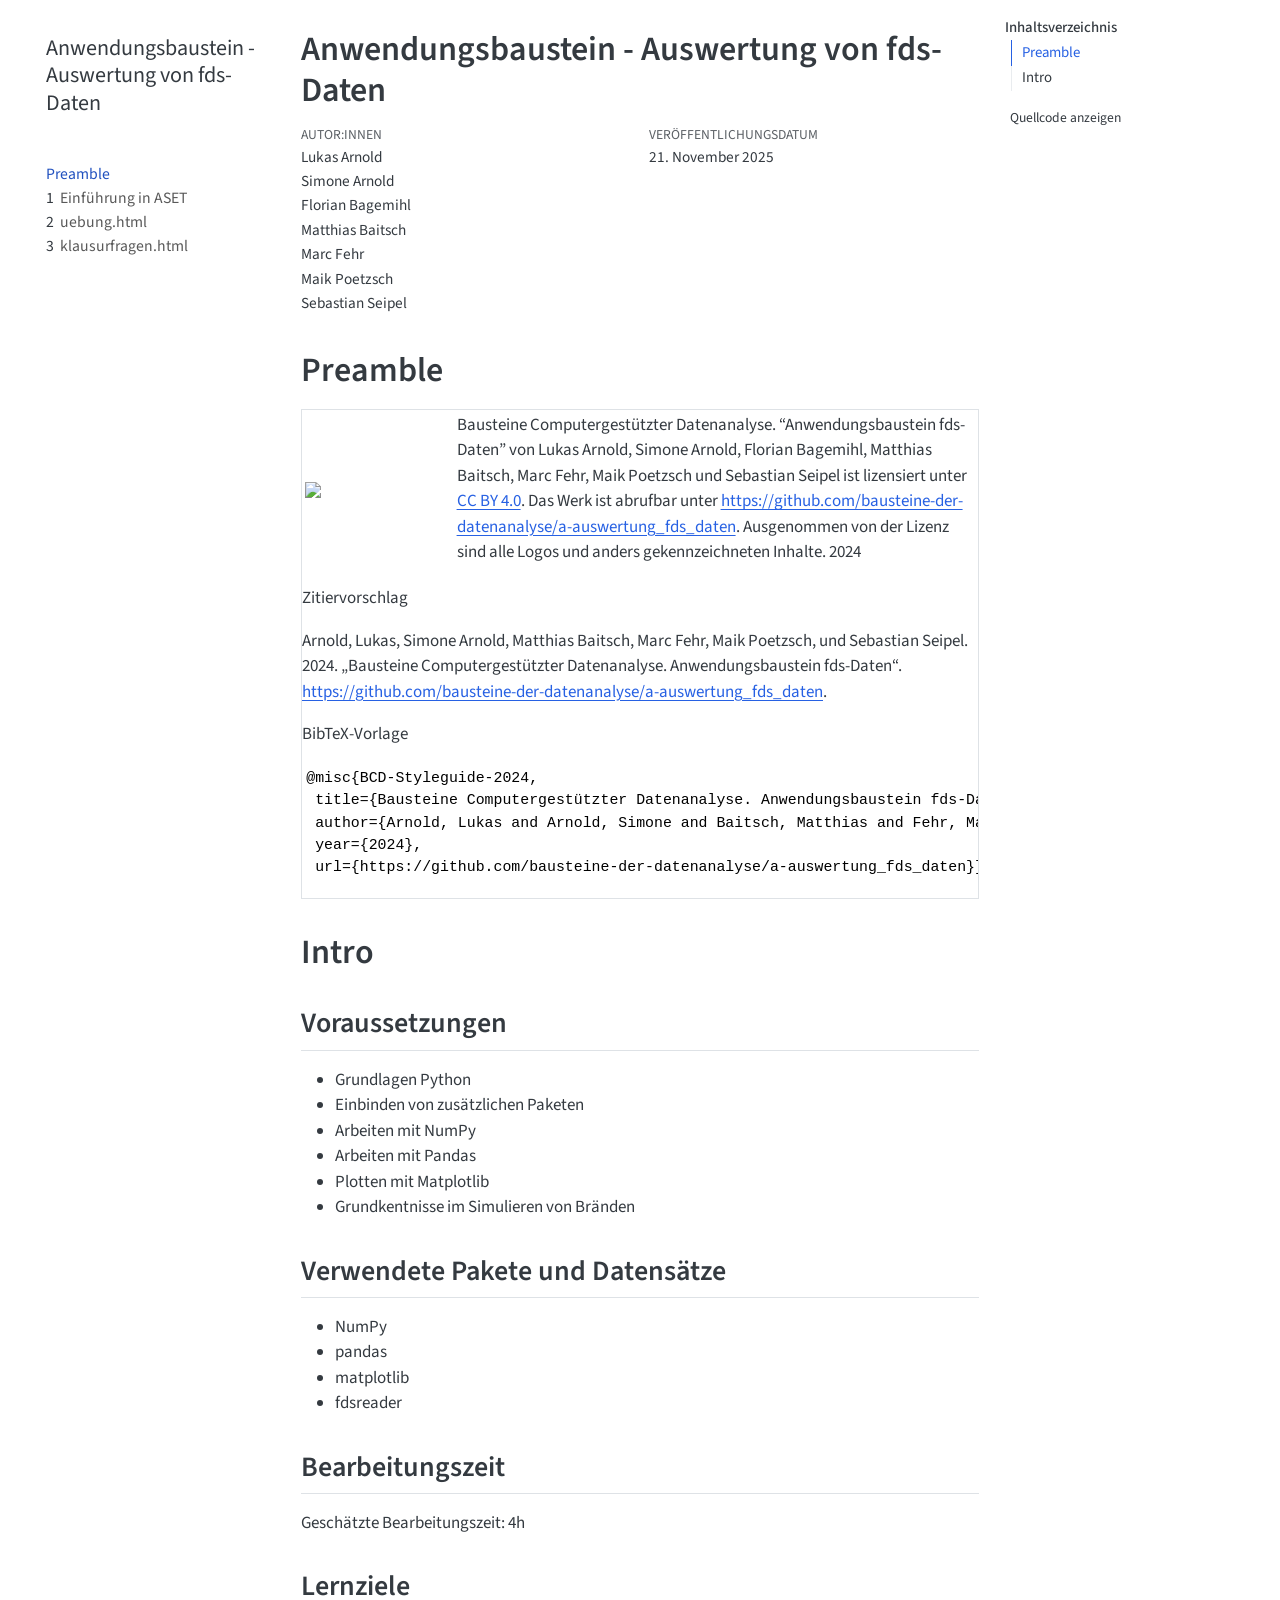
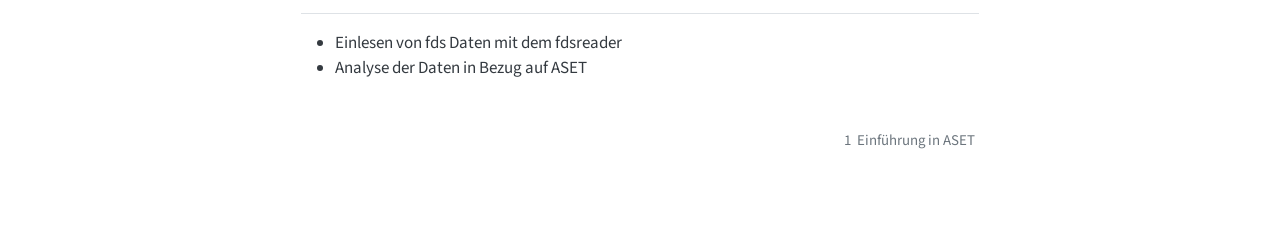
==== output/book/index.html @ cea71542 "CI added changes 2025-11-21 12:44:24" ====
<!DOCTYPE html>
<html xmlns="http://www.w3.org/1999/xhtml" lang="de" xml:lang="de"><head>

<meta charset="utf-8">
<meta name="generator" content="quarto-1.4.556">

<meta name="viewport" content="width=device-width, initial-scale=1.0, user-scalable=yes">

<meta name="author" content="Lukas Arnold">
<meta name="author" content="Simone Arnold">
<meta name="author" content="Florian Bagemihl">
<meta name="author" content="Matthias Baitsch">
<meta name="author" content="Marc Fehr">
<meta name="author" content="Maik Poetzsch">
<meta name="author" content="Sebastian Seipel">

<title>Anwendungsbaustein - Auswertung von fds-Daten</title>
<style>
code{white-space: pre-wrap;}
span.smallcaps{font-variant: small-caps;}
div.columns{display: flex; gap: min(4vw, 1.5em);}
div.column{flex: auto; overflow-x: auto;}
div.hanging-indent{margin-left: 1.5em; text-indent: -1.5em;}
ul.task-list{list-style: none;}
ul.task-list li input[type="checkbox"] {
  width: 0.8em;
  margin: 0 0.8em 0.2em -1em; /* quarto-specific, see https://github.com/quarto-dev/quarto-cli/issues/4556 */ 
  vertical-align: middle;
}
</style>


<script src="site_libs/quarto-nav/quarto-nav.js"></script>
<script src="site_libs/quarto-nav/headroom.min.js"></script>
<script src="site_libs/clipboard/clipboard.min.js"></script>
<script src="site_libs/quarto-search/autocomplete.umd.js"></script>
<script src="site_libs/quarto-search/fuse.min.js"></script>
<script src="site_libs/quarto-search/quarto-search.js"></script>
<meta name="quarto:offset" content="./">
<link href="./skript/introduction.html" rel="next">
<script src="site_libs/quarto-html/quarto.js"></script>
<script src="site_libs/quarto-html/popper.min.js"></script>
<script src="site_libs/quarto-html/tippy.umd.min.js"></script>
<script src="site_libs/quarto-html/anchor.min.js"></script>
<link href="site_libs/quarto-html/tippy.css" rel="stylesheet">
<link href="site_libs/quarto-html/quarto-syntax-highlighting.css" rel="stylesheet" id="quarto-text-highlighting-styles">
<script src="site_libs/bootstrap/bootstrap.min.js"></script>
<link href="site_libs/bootstrap/bootstrap-icons.css" rel="stylesheet">
<link href="site_libs/bootstrap/bootstrap.min.css" rel="stylesheet" id="quarto-bootstrap" data-mode="light">
<script id="quarto-search-options" type="application/json">{
  "location": "sidebar",
  "copy-button": false,
  "collapse-after": 3,
  "panel-placement": "start",
  "type": "textbox",
  "limit": 50,
  "keyboard-shortcut": [
    "f",
    "/",
    "s"
  ],
  "show-item-context": false,
  "language": {
    "search-no-results-text": "Keine Treffer",
    "search-matching-documents-text": "Treffer",
    "search-copy-link-title": "Link in die Suche kopieren",
    "search-hide-matches-text": "Zusätzliche Treffer verbergen",
    "search-more-match-text": "weitere Treffer in diesem Dokument",
    "search-more-matches-text": "weitere Treffer in diesem Dokument",
    "search-clear-button-title": "Zurücksetzen",
    "search-text-placeholder": "",
    "search-detached-cancel-button-title": "Abbrechen",
    "search-submit-button-title": "Abschicken",
    "search-label": "Suchen"
  }
}</script>


</head>

<body class="nav-sidebar floating">

<div id="quarto-search-results"></div>
  <header id="quarto-header" class="headroom fixed-top">
  <nav class="quarto-secondary-nav">
    <div class="container-fluid d-flex">
      <button type="button" class="quarto-btn-toggle btn" data-bs-toggle="collapse" data-bs-target=".quarto-sidebar-collapse-item" aria-controls="quarto-sidebar" aria-expanded="false" aria-label="Seitenleiste umschalten" onclick="if (window.quartoToggleHeadroom) { window.quartoToggleHeadroom(); }">
        <i class="bi bi-layout-text-sidebar-reverse"></i>
      </button>
        <nav class="quarto-page-breadcrumbs" aria-label="breadcrumb"><ol class="breadcrumb"><li class="breadcrumb-item"><a href="./index.html">Preamble</a></li></ol></nav>
        <a class="flex-grow-1" role="button" data-bs-toggle="collapse" data-bs-target=".quarto-sidebar-collapse-item" aria-controls="quarto-sidebar" aria-expanded="false" aria-label="Seitenleiste umschalten" onclick="if (window.quartoToggleHeadroom) { window.quartoToggleHeadroom(); }">      
        </a>
      <button type="button" class="btn quarto-search-button" aria-label="" onclick="window.quartoOpenSearch();">
        <i class="bi bi-search"></i>
      </button>
    </div>
  </nav>
</header>
<!-- content -->
<div id="quarto-content" class="quarto-container page-columns page-rows-contents page-layout-article">
<!-- sidebar -->
  <nav id="quarto-sidebar" class="sidebar collapse collapse-horizontal quarto-sidebar-collapse-item sidebar-navigation floating overflow-auto">
    <div class="pt-lg-2 mt-2 text-left sidebar-header">
    <div class="sidebar-title mb-0 py-0">
      <a href="./">Anwendungsbaustein - Auswertung von fds-Daten</a> 
        <div class="sidebar-tools-main">
    <a href="https://github.com/bausteine-der-datenanalyse/a-auswertung_fds_daten" title="Source Code" class="quarto-navigation-tool px-1" aria-label="Source Code"><i class="bi bi-github"></i></a>
    <a href="./Anwendungsbaustein---Auswertung-von-fds-Daten.pdf" title="Download PDF" class="quarto-navigation-tool px-1" aria-label="Download PDF"><i class="bi bi-file-pdf"></i></a>
</div>
    </div>
      </div>
        <div class="mt-2 flex-shrink-0 align-items-center">
        <div class="sidebar-search">
        <div id="quarto-search" class="" title="Suchen"></div>
        </div>
        </div>
    <div class="sidebar-menu-container"> 
    <ul class="list-unstyled mt-1">
        <li class="sidebar-item">
  <div class="sidebar-item-container"> 
  <a href="./index.html" class="sidebar-item-text sidebar-link active">
 <span class="menu-text">Preamble</span></a>
  </div>
</li>
        <li class="sidebar-item">
  <div class="sidebar-item-container"> 
  <a href="./skript/introduction.html" class="sidebar-item-text sidebar-link">
 <span class="menu-text"><span class="chapter-number">1</span>&nbsp; <span class="chapter-title">Einführung in ASET</span></span></a>
  </div>
</li>
        <li class="sidebar-item">
  <div class="sidebar-item-container"> 
  <a href="./uebungen/uebung.html" class="sidebar-item-text sidebar-link">
 <span class="menu-text"><span class="chapter-number">2</span>&nbsp; <span class="chapter-title">uebung.html</span></span></a>
  </div>
</li>
        <li class="sidebar-item">
  <div class="sidebar-item-container"> 
  <a href="./klausurfragen/klausurfragen.html" class="sidebar-item-text sidebar-link">
 <span class="menu-text"><span class="chapter-number">3</span>&nbsp; <span class="chapter-title">klausurfragen.html</span></span></a>
  </div>
</li>
    </ul>
    </div>
</nav>
<div id="quarto-sidebar-glass" class="quarto-sidebar-collapse-item" data-bs-toggle="collapse" data-bs-target=".quarto-sidebar-collapse-item"></div>
<!-- margin-sidebar -->
    <div id="quarto-margin-sidebar" class="sidebar margin-sidebar">
        <nav id="TOC" role="doc-toc" class="toc-active">
    <h2 id="toc-title">Inhaltsverzeichnis</h2>
   
  <ul>
  <li><a href="#preamble" id="toc-preamble" class="nav-link active" data-scroll-target="#preamble">Preamble</a></li>
  <li><a href="#intro" id="toc-intro" class="nav-link" data-scroll-target="#intro">Intro</a>
  <ul class="collapse">
  <li><a href="#voraussetzungen" id="toc-voraussetzungen" class="nav-link" data-scroll-target="#voraussetzungen">Voraussetzungen</a></li>
  <li><a href="#verwendete-pakete-und-datensätze" id="toc-verwendete-pakete-und-datensätze" class="nav-link" data-scroll-target="#verwendete-pakete-und-datensätze">Verwendete Pakete und Datensätze</a></li>
  <li><a href="#bearbeitungszeit" id="toc-bearbeitungszeit" class="nav-link" data-scroll-target="#bearbeitungszeit">Bearbeitungszeit</a></li>
  <li><a href="#lernziele" id="toc-lernziele" class="nav-link" data-scroll-target="#lernziele">Lernziele</a></li>
  </ul></li>
  </ul>
<div class="toc-actions"><ul><li><a href="https://github.com/bausteine-der-datenanalyse/a-auswertung_fds_daten/blob/main/index.qmd" class="toc-action"><i class="bi bi-github"></i>Quellcode anzeigen</a></li></ul></div></nav>
    </div>
<!-- main -->
<main class="content" id="quarto-document-content">

<header id="title-block-header" class="quarto-title-block default">
<div class="quarto-title">
<h1 class="title">Anwendungsbaustein - Auswertung von fds-Daten</h1>
</div>



<div class="quarto-title-meta">

    <div>
    <div class="quarto-title-meta-heading">Autor:innen</div>
    <div class="quarto-title-meta-contents">
             <p>Lukas Arnold </p>
             <p>Simone Arnold </p>
             <p>Florian Bagemihl </p>
             <p>Matthias Baitsch </p>
             <p>Marc Fehr </p>
             <p>Maik Poetzsch </p>
             <p>Sebastian Seipel </p>
          </div>
  </div>
    
    <div>
    <div class="quarto-title-meta-heading">Veröffentlichungsdatum</div>
    <div class="quarto-title-meta-contents">
      <p class="date">21. November 2025</p>
    </div>
  </div>
  
    
  </div>
  


</header>


<section id="preamble" class="level1 unnumbered">
<h1 class="unnumbered">Preamble</h1>
<div id="Lizenz" class="border">
<div>

</div>
<div class="quarto-layout-panel" data-layout="[20, 80]">
<div class="quarto-layout-row quarto-layout-valign-center">
<div class="quarto-layout-cell" style="flex-basis: 20.0%;justify-content: center;">
<p><img src="https://mirrors.creativecommons.org/presskit/buttons/88x31/png/by.png" class="img-fluid"></p>
</div>
<div class="quarto-layout-cell" style="flex-basis: 80.0%;justify-content: flex-start;">
<p>Bausteine Computergestützter Datenanalyse. “Anwendungsbaustein fds-Daten” von Lukas Arnold, Simone Arnold, Florian Bagemihl, Matthias Baitsch, Marc Fehr, Maik Poetzsch und Sebastian Seipel ist lizensiert unter <a href="https://creativecommons.org/licenses/by/4.0/deed.de">CC BY 4.0</a>. Das Werk ist abrufbar unter <a href="https://github.com/bausteine-der-datenanalyse/a-auswertung_fds_daten" class="uri">https://github.com/bausteine-der-datenanalyse/a-auswertung_fds_daten</a>. Ausgenommen von der Lizenz sind alle Logos und anders gekennzeichneten Inhalte. 2024</p>
</div>
</div>
</div>
<p>Zitiervorschlag</p>
<p>Arnold, Lukas, Simone Arnold, Matthias Baitsch, Marc Fehr, Maik Poetzsch, und Sebastian Seipel. 2024. „Bausteine Computergestützter Datenanalyse. Anwendungsbaustein fds-Daten“. <a href="https://github.com/bausteine-der-datenanalyse/a-auswertung_fds_daten" class="uri">https://github.com/bausteine-der-datenanalyse/a-auswertung_fds_daten</a>.</p>
<p>BibTeX-Vorlage</p>
<pre><code>@misc{BCD-Styleguide-2024,
 title={Bausteine Computergestützter Datenanalyse. Anwendungsbaustein fds-Daten},
 author={Arnold, Lukas and Arnold, Simone and Baitsch, Matthias and Fehr, Marc and Poetzsch, Maik and Seipel, Sebastian},
 year={2024},
 url={https://github.com/bausteine-der-datenanalyse/a-auswertung_fds_daten}} </code></pre>
</div>
</section>
<section id="intro" class="level1">
<h1>Intro</h1>
<section id="voraussetzungen" class="level2">
<h2 class="anchored" data-anchor-id="voraussetzungen">Voraussetzungen</h2>
<ul>
<li>Grundlagen Python</li>
<li>Einbinden von zusätzlichen Paketen</li>
<li>Arbeiten mit NumPy</li>
<li>Arbeiten mit Pandas</li>
<li>Plotten mit Matplotlib</li>
<li>Grundkentnisse im Simulieren von Bränden</li>
</ul>
</section>
<section id="verwendete-pakete-und-datensätze" class="level2">
<h2 class="anchored" data-anchor-id="verwendete-pakete-und-datensätze">Verwendete Pakete und Datensätze</h2>
<ul>
<li>NumPy</li>
<li>pandas</li>
<li>matplotlib</li>
<li>fdsreader</li>
</ul>
</section>
<section id="bearbeitungszeit" class="level2">
<h2 class="anchored" data-anchor-id="bearbeitungszeit">Bearbeitungszeit</h2>
<p>Geschätzte Bearbeitungszeit: 4h</p>
</section>
<section id="lernziele" class="level2">
<h2 class="anchored" data-anchor-id="lernziele">Lernziele</h2>
<ul>
<li>Einlesen von fds Daten mit dem fdsreader</li>
<li>Analyse der Daten in Bezug auf ASET</li>
</ul>


</section>
</section>

</main> <!-- /main -->
<script id="quarto-html-after-body" type="application/javascript">
window.document.addEventListener("DOMContentLoaded", function (event) {
  const toggleBodyColorMode = (bsSheetEl) => {
    const mode = bsSheetEl.getAttribute("data-mode");
    const bodyEl = window.document.querySelector("body");
    if (mode === "dark") {
      bodyEl.classList.add("quarto-dark");
      bodyEl.classList.remove("quarto-light");
    } else {
      bodyEl.classList.add("quarto-light");
      bodyEl.classList.remove("quarto-dark");
    }
  }
  const toggleBodyColorPrimary = () => {
    const bsSheetEl = window.document.querySelector("link#quarto-bootstrap");
    if (bsSheetEl) {
      toggleBodyColorMode(bsSheetEl);
    }
  }
  toggleBodyColorPrimary();  
  const icon = "";
  const anchorJS = new window.AnchorJS();
  anchorJS.options = {
    placement: 'right',
    icon: icon
  };
  anchorJS.add('.anchored');
  const isCodeAnnotation = (el) => {
    for (const clz of el.classList) {
      if (clz.startsWith('code-annotation-')) {                     
        return true;
      }
    }
    return false;
  }
  const clipboard = new window.ClipboardJS('.code-copy-button', {
    text: function(trigger) {
      const codeEl = trigger.previousElementSibling.cloneNode(true);
      for (const childEl of codeEl.children) {
        if (isCodeAnnotation(childEl)) {
          childEl.remove();
        }
      }
      return codeEl.innerText;
    }
  });
  clipboard.on('success', function(e) {
    // button target
    const button = e.trigger;
    // don't keep focus
    button.blur();
    // flash "checked"
    button.classList.add('code-copy-button-checked');
    var currentTitle = button.getAttribute("title");
    button.setAttribute("title", "Kopiert");
    let tooltip;
    if (window.bootstrap) {
      button.setAttribute("data-bs-toggle", "tooltip");
      button.setAttribute("data-bs-placement", "left");
      button.setAttribute("data-bs-title", "Kopiert");
      tooltip = new bootstrap.Tooltip(button, 
        { trigger: "manual", 
          customClass: "code-copy-button-tooltip",
          offset: [0, -8]});
      tooltip.show();    
    }
    setTimeout(function() {
      if (tooltip) {
        tooltip.hide();
        button.removeAttribute("data-bs-title");
        button.removeAttribute("data-bs-toggle");
        button.removeAttribute("data-bs-placement");
      }
      button.setAttribute("title", currentTitle);
      button.classList.remove('code-copy-button-checked');
    }, 1000);
    // clear code selection
    e.clearSelection();
  });
    var localhostRegex = new RegExp(/^(?:http|https):\/\/localhost\:?[0-9]*\//);
    var mailtoRegex = new RegExp(/^mailto:/);
      var filterRegex = new RegExp('/' + window.location.host + '/');
    var isInternal = (href) => {
        return filterRegex.test(href) || localhostRegex.test(href) || mailtoRegex.test(href);
    }
    // Inspect non-navigation links and adorn them if external
 	var links = window.document.querySelectorAll('a[href]:not(.nav-link):not(.navbar-brand):not(.toc-action):not(.sidebar-link):not(.sidebar-item-toggle):not(.pagination-link):not(.no-external):not([aria-hidden]):not(.dropdown-item):not(.quarto-navigation-tool)');
    for (var i=0; i<links.length; i++) {
      const link = links[i];
      if (!isInternal(link.href)) {
        // undo the damage that might have been done by quarto-nav.js in the case of
        // links that we want to consider external
        if (link.dataset.originalHref !== undefined) {
          link.href = link.dataset.originalHref;
        }
      }
    }
  function tippyHover(el, contentFn, onTriggerFn, onUntriggerFn) {
    const config = {
      allowHTML: true,
      maxWidth: 500,
      delay: 100,
      arrow: false,
      appendTo: function(el) {
          return el.parentElement;
      },
      interactive: true,
      interactiveBorder: 10,
      theme: 'quarto',
      placement: 'bottom-start',
    };
    if (contentFn) {
      config.content = contentFn;
    }
    if (onTriggerFn) {
      config.onTrigger = onTriggerFn;
    }
    if (onUntriggerFn) {
      config.onUntrigger = onUntriggerFn;
    }
    window.tippy(el, config); 
  }
  const noterefs = window.document.querySelectorAll('a[role="doc-noteref"]');
  for (var i=0; i<noterefs.length; i++) {
    const ref = noterefs[i];
    tippyHover(ref, function() {
      // use id or data attribute instead here
      let href = ref.getAttribute('data-footnote-href') || ref.getAttribute('href');
      try { href = new URL(href).hash; } catch {}
      const id = href.replace(/^#\/?/, "");
      const note = window.document.getElementById(id);
      if (note) {
        return note.innerHTML;
      } else {
        return "";
      }
    });
  }
  const xrefs = window.document.querySelectorAll('a.quarto-xref');
  const processXRef = (id, note) => {
    // Strip column container classes
    const stripColumnClz = (el) => {
      el.classList.remove("page-full", "page-columns");
      if (el.children) {
        for (const child of el.children) {
          stripColumnClz(child);
        }
      }
    }
    stripColumnClz(note)
    if (id === null || id.startsWith('sec-')) {
      // Special case sections, only their first couple elements
      const container = document.createElement("div");
      if (note.children && note.children.length > 2) {
        container.appendChild(note.children[0].cloneNode(true));
        for (let i = 1; i < note.children.length; i++) {
          const child = note.children[i];
          if (child.tagName === "P" && child.innerText === "") {
            continue;
          } else {
            container.appendChild(child.cloneNode(true));
            break;
          }
        }
        if (window.Quarto?.typesetMath) {
          window.Quarto.typesetMath(container);
        }
        return container.innerHTML
      } else {
        if (window.Quarto?.typesetMath) {
          window.Quarto.typesetMath(note);
        }
        return note.innerHTML;
      }
    } else {
      // Remove any anchor links if they are present
      const anchorLink = note.querySelector('a.anchorjs-link');
      if (anchorLink) {
        anchorLink.remove();
      }
      if (window.Quarto?.typesetMath) {
        window.Quarto.typesetMath(note);
      }
      // TODO in 1.5, we should make sure this works without a callout special case
      if (note.classList.contains("callout")) {
        return note.outerHTML;
      } else {
        return note.innerHTML;
      }
    }
  }
  for (var i=0; i<xrefs.length; i++) {
    const xref = xrefs[i];
    tippyHover(xref, undefined, function(instance) {
      instance.disable();
      let url = xref.getAttribute('href');
      let hash = undefined; 
      if (url.startsWith('#')) {
        hash = url;
      } else {
        try { hash = new URL(url).hash; } catch {}
      }
      if (hash) {
        const id = hash.replace(/^#\/?/, "");
        const note = window.document.getElementById(id);
        if (note !== null) {
          try {
            const html = processXRef(id, note.cloneNode(true));
            instance.setContent(html);
          } finally {
            instance.enable();
            instance.show();
          }
        } else {
          // See if we can fetch this
          fetch(url.split('#')[0])
          .then(res => res.text())
          .then(html => {
            const parser = new DOMParser();
            const htmlDoc = parser.parseFromString(html, "text/html");
            const note = htmlDoc.getElementById(id);
            if (note !== null) {
              const html = processXRef(id, note);
              instance.setContent(html);
            } 
          }).finally(() => {
            instance.enable();
            instance.show();
          });
        }
      } else {
        // See if we can fetch a full url (with no hash to target)
        // This is a special case and we should probably do some content thinning / targeting
        fetch(url)
        .then(res => res.text())
        .then(html => {
          const parser = new DOMParser();
          const htmlDoc = parser.parseFromString(html, "text/html");
          const note = htmlDoc.querySelector('main.content');
          if (note !== null) {
            // This should only happen for chapter cross references
            // (since there is no id in the URL)
            // remove the first header
            if (note.children.length > 0 && note.children[0].tagName === "HEADER") {
              note.children[0].remove();
            }
            const html = processXRef(null, note);
            instance.setContent(html);
          } 
        }).finally(() => {
          instance.enable();
          instance.show();
        });
      }
    }, function(instance) {
    });
  }
      let selectedAnnoteEl;
      const selectorForAnnotation = ( cell, annotation) => {
        let cellAttr = 'data-code-cell="' + cell + '"';
        let lineAttr = 'data-code-annotation="' +  annotation + '"';
        const selector = 'span[' + cellAttr + '][' + lineAttr + ']';
        return selector;
      }
      const selectCodeLines = (annoteEl) => {
        const doc = window.document;
        const targetCell = annoteEl.getAttribute("data-target-cell");
        const targetAnnotation = annoteEl.getAttribute("data-target-annotation");
        const annoteSpan = window.document.querySelector(selectorForAnnotation(targetCell, targetAnnotation));
        const lines = annoteSpan.getAttribute("data-code-lines").split(",");
        const lineIds = lines.map((line) => {
          return targetCell + "-" + line;
        })
        let top = null;
        let height = null;
        let parent = null;
        if (lineIds.length > 0) {
            //compute the position of the single el (top and bottom and make a div)
            const el = window.document.getElementById(lineIds[0]);
            top = el.offsetTop;
            height = el.offsetHeight;
            parent = el.parentElement.parentElement;
          if (lineIds.length > 1) {
            const lastEl = window.document.getElementById(lineIds[lineIds.length - 1]);
            const bottom = lastEl.offsetTop + lastEl.offsetHeight;
            height = bottom - top;
          }
          if (top !== null && height !== null && parent !== null) {
            // cook up a div (if necessary) and position it 
            let div = window.document.getElementById("code-annotation-line-highlight");
            if (div === null) {
              div = window.document.createElement("div");
              div.setAttribute("id", "code-annotation-line-highlight");
              div.style.position = 'absolute';
              parent.appendChild(div);
            }
            div.style.top = top - 2 + "px";
            div.style.height = height + 4 + "px";
            div.style.left = 0;
            let gutterDiv = window.document.getElementById("code-annotation-line-highlight-gutter");
            if (gutterDiv === null) {
              gutterDiv = window.document.createElement("div");
              gutterDiv.setAttribute("id", "code-annotation-line-highlight-gutter");
              gutterDiv.style.position = 'absolute';
              const codeCell = window.document.getElementById(targetCell);
              const gutter = codeCell.querySelector('.code-annotation-gutter');
              gutter.appendChild(gutterDiv);
            }
            gutterDiv.style.top = top - 2 + "px";
            gutterDiv.style.height = height + 4 + "px";
          }
          selectedAnnoteEl = annoteEl;
        }
      };
      const unselectCodeLines = () => {
        const elementsIds = ["code-annotation-line-highlight", "code-annotation-line-highlight-gutter"];
        elementsIds.forEach((elId) => {
          const div = window.document.getElementById(elId);
          if (div) {
            div.remove();
          }
        });
        selectedAnnoteEl = undefined;
      };
        // Handle positioning of the toggle
    window.addEventListener(
      "resize",
      throttle(() => {
        elRect = undefined;
        if (selectedAnnoteEl) {
          selectCodeLines(selectedAnnoteEl);
        }
      }, 10)
    );
    function throttle(fn, ms) {
    let throttle = false;
    let timer;
      return (...args) => {
        if(!throttle) { // first call gets through
            fn.apply(this, args);
            throttle = true;
        } else { // all the others get throttled
            if(timer) clearTimeout(timer); // cancel #2
            timer = setTimeout(() => {
              fn.apply(this, args);
              timer = throttle = false;
            }, ms);
        }
      };
    }
      // Attach click handler to the DT
      const annoteDls = window.document.querySelectorAll('dt[data-target-cell]');
      for (const annoteDlNode of annoteDls) {
        annoteDlNode.addEventListener('click', (event) => {
          const clickedEl = event.target;
          if (clickedEl !== selectedAnnoteEl) {
            unselectCodeLines();
            const activeEl = window.document.querySelector('dt[data-target-cell].code-annotation-active');
            if (activeEl) {
              activeEl.classList.remove('code-annotation-active');
            }
            selectCodeLines(clickedEl);
            clickedEl.classList.add('code-annotation-active');
          } else {
            // Unselect the line
            unselectCodeLines();
            clickedEl.classList.remove('code-annotation-active');
          }
        });
      }
  const findCites = (el) => {
    const parentEl = el.parentElement;
    if (parentEl) {
      const cites = parentEl.dataset.cites;
      if (cites) {
        return {
          el,
          cites: cites.split(' ')
        };
      } else {
        return findCites(el.parentElement)
      }
    } else {
      return undefined;
    }
  };
  var bibliorefs = window.document.querySelectorAll('a[role="doc-biblioref"]');
  for (var i=0; i<bibliorefs.length; i++) {
    const ref = bibliorefs[i];
    const citeInfo = findCites(ref);
    if (citeInfo) {
      tippyHover(citeInfo.el, function() {
        var popup = window.document.createElement('div');
        citeInfo.cites.forEach(function(cite) {
          var citeDiv = window.document.createElement('div');
          citeDiv.classList.add('hanging-indent');
          citeDiv.classList.add('csl-entry');
          var biblioDiv = window.document.getElementById('ref-' + cite);
          if (biblioDiv) {
            citeDiv.innerHTML = biblioDiv.innerHTML;
          }
          popup.appendChild(citeDiv);
        });
        return popup.innerHTML;
      });
    }
  }
});
</script>
<nav class="page-navigation">
  <div class="nav-page nav-page-previous">
  </div>
  <div class="nav-page nav-page-next">
      <a href="./skript/introduction.html" class="pagination-link" aria-label="Einführung in ASET">
        <span class="nav-page-text"><span class="chapter-number">1</span>&nbsp; <span class="chapter-title">Einführung in ASET</span></span> <i class="bi bi-arrow-right-short"></i>
      </a>
  </div>
</nav>
</div> <!-- /content -->




<footer class="footer"><div class="nav-footer"><div class="nav-footer-center"><div class="toc-actions d-sm-block d-md-none"><ul><li><a href="https://github.com/bausteine-der-datenanalyse/a-auswertung_fds_daten/blob/main/index.qmd" class="toc-action"><i class="bi bi-github"></i>Quellcode anzeigen</a></li></ul></div></div></div></footer></body></html>
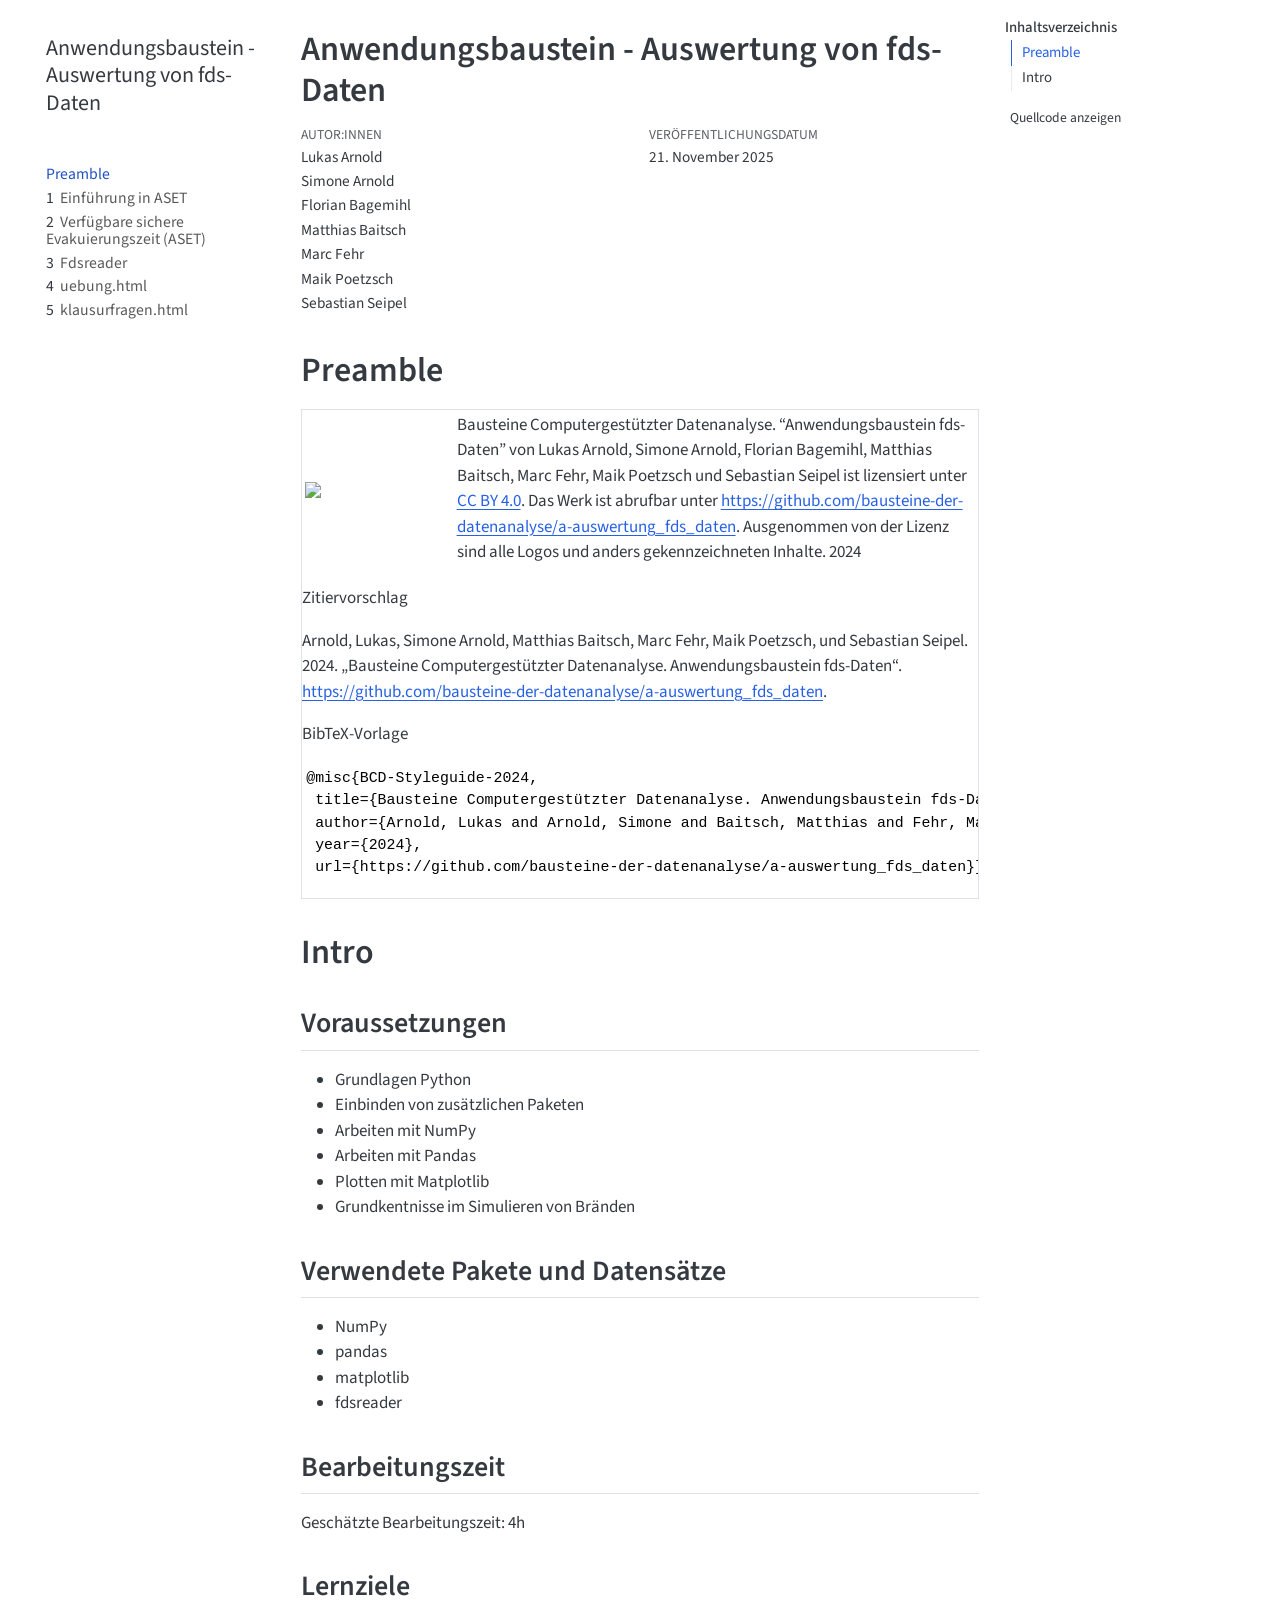
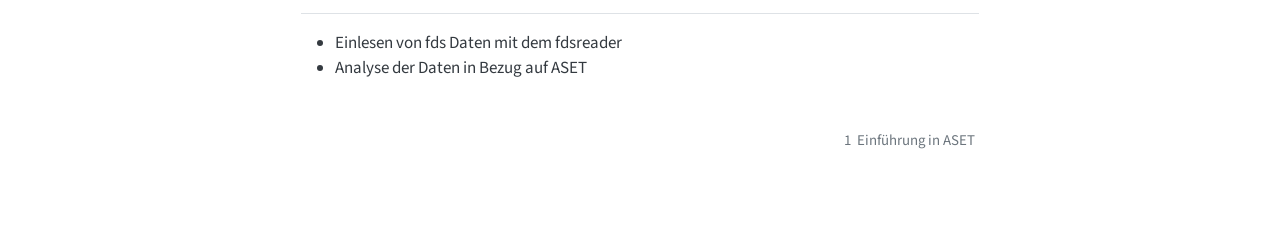
==== commit 794e1ae7: "CI added changes 2025-11-21 12:53:00" ====
--- a/output/book/index.html
+++ b/output/book/index.html
@@ -130,14 +130,26 @@
 </li>
         <li class="sidebar-item">
   <div class="sidebar-item-container"> 
+  <a href="./skript/aset.html" class="sidebar-item-text sidebar-link">
+ <span class="menu-text"><span class="chapter-number">2</span>&nbsp; <span class="chapter-title">Verfügbare sichere Evakuierungszeit (ASET)</span></span></a>
+  </div>
+</li>
+        <li class="sidebar-item">
+  <div class="sidebar-item-container"> 
+  <a href="./skript/fdsreader.html" class="sidebar-item-text sidebar-link">
+ <span class="menu-text"><span class="chapter-number">3</span>&nbsp; <span class="chapter-title">Fdsreader</span></span></a>
+  </div>
+</li>
+        <li class="sidebar-item">
+  <div class="sidebar-item-container"> 
   <a href="./uebungen/uebung.html" class="sidebar-item-text sidebar-link">
- <span class="menu-text"><span class="chapter-number">2</span>&nbsp; <span class="chapter-title">uebung.html</span></span></a>
+ <span class="menu-text"><span class="chapter-number">4</span>&nbsp; <span class="chapter-title">uebung.html</span></span></a>
   </div>
 </li>
         <li class="sidebar-item">
   <div class="sidebar-item-container"> 
   <a href="./klausurfragen/klausurfragen.html" class="sidebar-item-text sidebar-link">
- <span class="menu-text"><span class="chapter-number">3</span>&nbsp; <span class="chapter-title">klausurfragen.html</span></span></a>
+ <span class="menu-text"><span class="chapter-number">5</span>&nbsp; <span class="chapter-title">klausurfragen.html</span></span></a>
   </div>
 </li>
     </ul>
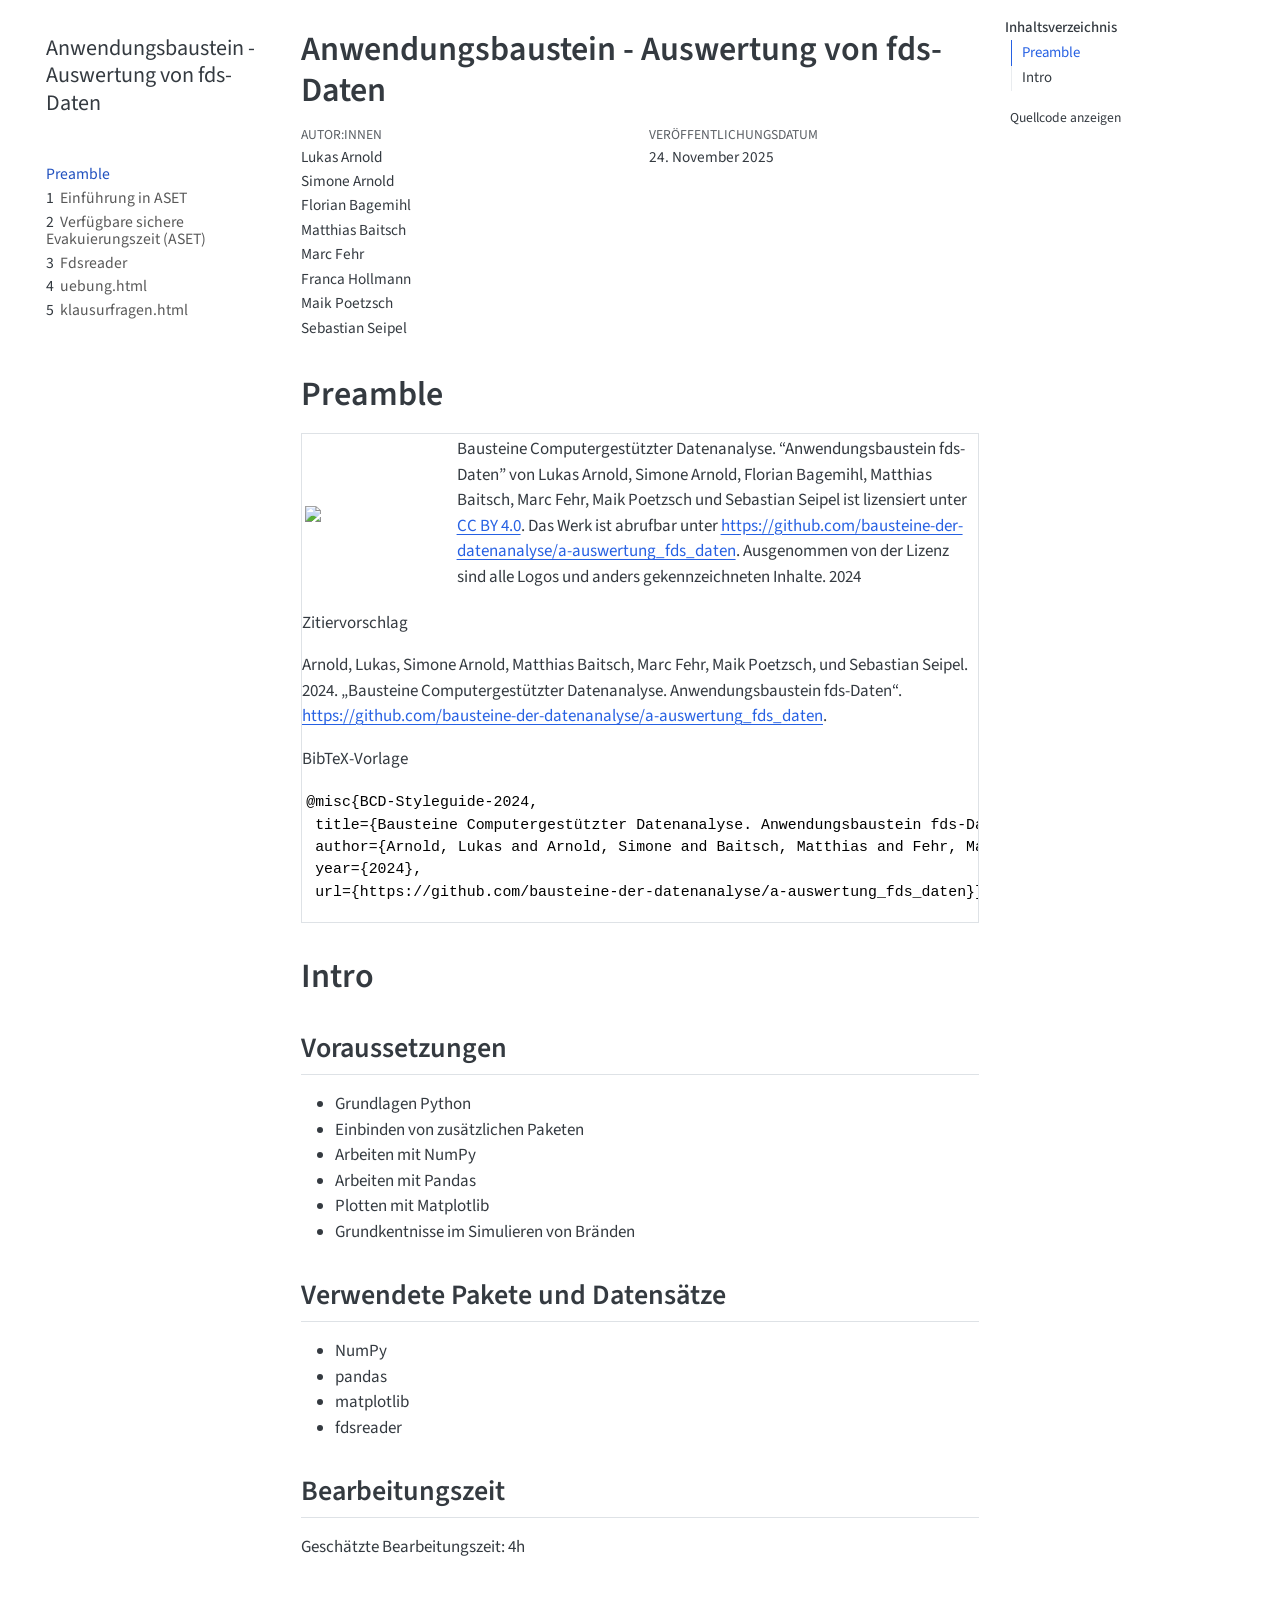
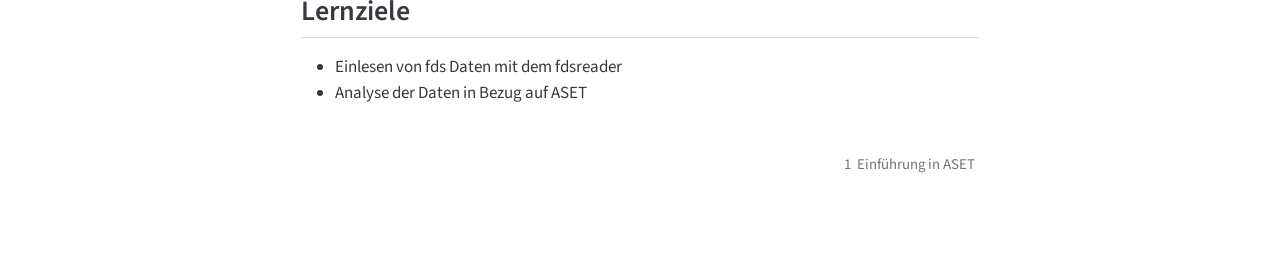
==== commit 60659589: "CI added changes 2025-11-24 16:26:38" ====
--- a/output/book/index.html
+++ b/output/book/index.html
@@ -11,6 +11,7 @@
 <meta name="author" content="Florian Bagemihl">
 <meta name="author" content="Matthias Baitsch">
 <meta name="author" content="Marc Fehr">
+<meta name="author" content="Franca Hollmann">
 <meta name="author" content="Maik Poetzsch">
 <meta name="author" content="Sebastian Seipel">
 
@@ -104,7 +105,7 @@
     <div class="sidebar-title mb-0 py-0">
       <a href="./">Anwendungsbaustein - Auswertung von fds-Daten</a> 
         <div class="sidebar-tools-main">
-    <a href="https://github.com/bausteine-der-datenanalyse/a-auswertung_fds_daten" title="Source Code" class="quarto-navigation-tool px-1" aria-label="Source Code"><i class="bi bi-github"></i></a>
+    <a href="https://github.com/bausteine-der-datenanalyse/a-auswertung-fds-daten" title="Source Code" class="quarto-navigation-tool px-1" aria-label="Source Code"><i class="bi bi-github"></i></a>
     <a href="./Anwendungsbaustein---Auswertung-von-fds-Daten.pdf" title="Download PDF" class="quarto-navigation-tool px-1" aria-label="Download PDF"><i class="bi bi-file-pdf"></i></a>
 </div>
     </div>
@@ -171,7 +172,7 @@
   <li><a href="#lernziele" id="toc-lernziele" class="nav-link" data-scroll-target="#lernziele">Lernziele</a></li>
   </ul></li>
   </ul>
-<div class="toc-actions"><ul><li><a href="https://github.com/bausteine-der-datenanalyse/a-auswertung_fds_daten/blob/main/index.qmd" class="toc-action"><i class="bi bi-github"></i>Quellcode anzeigen</a></li></ul></div></nav>
+<div class="toc-actions"><ul><li><a href="https://github.com/bausteine-der-datenanalyse/a-auswertung-fds-daten/blob/main/index.qmd" class="toc-action"><i class="bi bi-github"></i>Quellcode anzeigen</a></li></ul></div></nav>
     </div>
 <!-- main -->
 <main class="content" id="quarto-document-content">
@@ -193,6 +194,7 @@
              <p>Florian Bagemihl </p>
              <p>Matthias Baitsch </p>
              <p>Marc Fehr </p>
+             <p>Franca Hollmann </p>
              <p>Maik Poetzsch </p>
              <p>Sebastian Seipel </p>
           </div>
@@ -201,7 +203,7 @@
     <div>
     <div class="quarto-title-meta-heading">Veröffentlichungsdatum</div>
     <div class="quarto-title-meta-contents">
-      <p class="date">21. November 2025</p>
+      <p class="date">24. November 2025</p>
     </div>
   </div>
   
@@ -700,4 +702,4 @@
 
 
 
-<footer class="footer"><div class="nav-footer"><div class="nav-footer-center"><div class="toc-actions d-sm-block d-md-none"><ul><li><a href="https://github.com/bausteine-der-datenanalyse/a-auswertung_fds_daten/blob/main/index.qmd" class="toc-action"><i class="bi bi-github"></i>Quellcode anzeigen</a></li></ul></div></div></div></footer></body></html>+<footer class="footer"><div class="nav-footer"><div class="nav-footer-center"><div class="toc-actions d-sm-block d-md-none"><ul><li><a href="https://github.com/bausteine-der-datenanalyse/a-auswertung-fds-daten/blob/main/index.qmd" class="toc-action"><i class="bi bi-github"></i>Quellcode anzeigen</a></li></ul></div></div></div></footer></body></html>
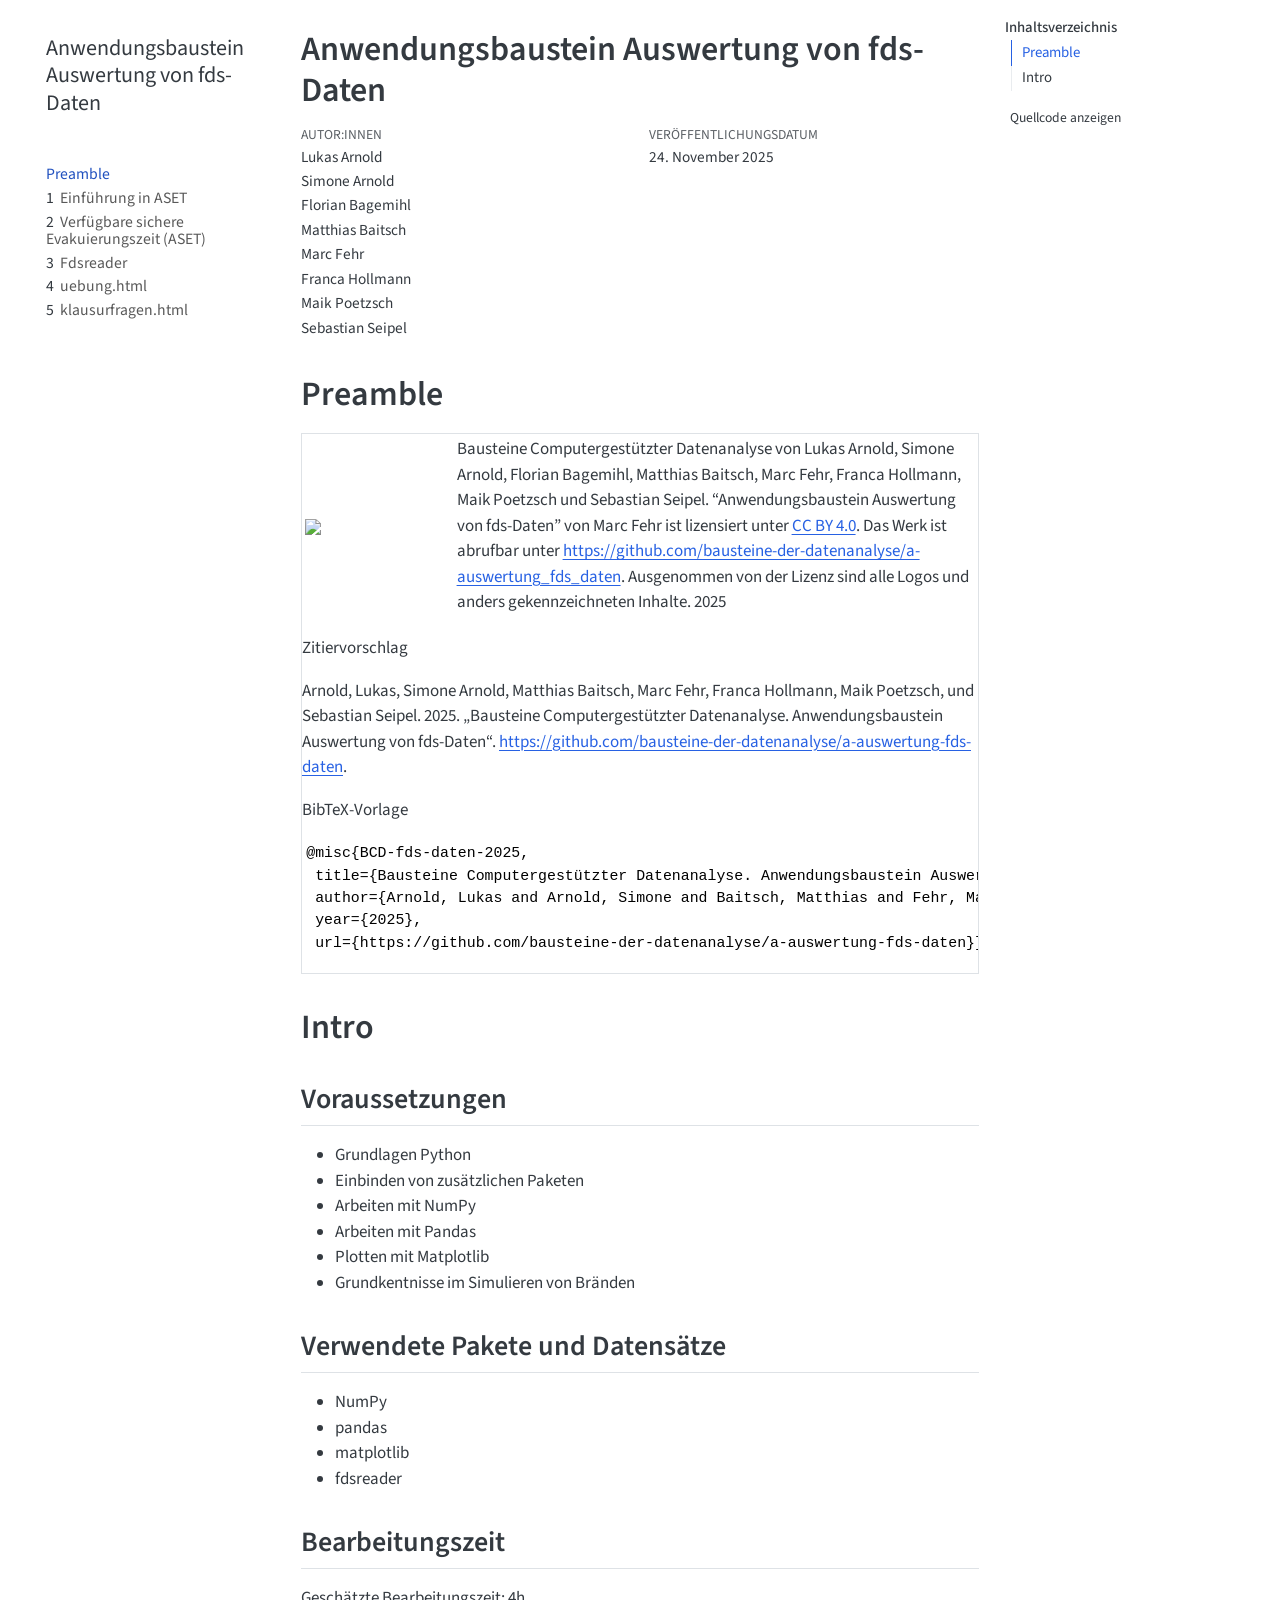
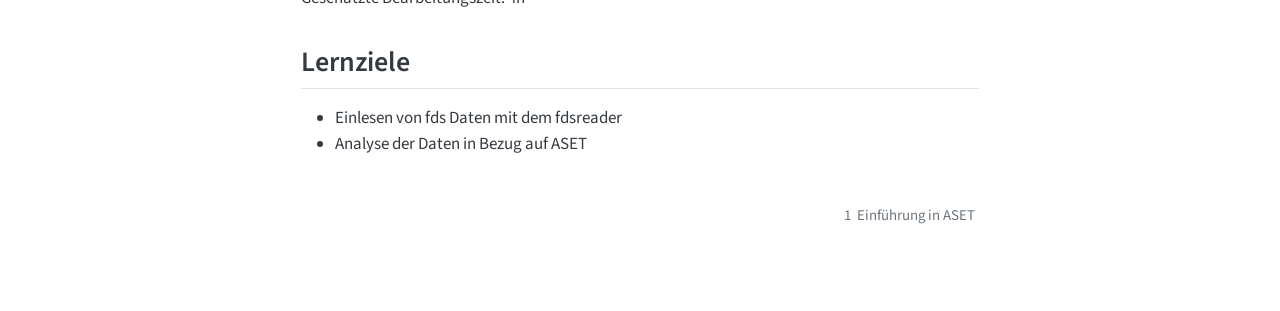
==== commit 29c2ab62: "CI added changes 2025-11-24 16:31:24" ====
--- a/output/book/index.html
+++ b/output/book/index.html
@@ -15,7 +15,7 @@
 <meta name="author" content="Maik Poetzsch">
 <meta name="author" content="Sebastian Seipel">
 
-<title>Anwendungsbaustein - Auswertung von fds-Daten</title>
+<title>Anwendungsbaustein Auswertung von fds-Daten</title>
 <style>
 code{white-space: pre-wrap;}
 span.smallcaps{font-variant: small-caps;}
@@ -103,10 +103,10 @@
   <nav id="quarto-sidebar" class="sidebar collapse collapse-horizontal quarto-sidebar-collapse-item sidebar-navigation floating overflow-auto">
     <div class="pt-lg-2 mt-2 text-left sidebar-header">
     <div class="sidebar-title mb-0 py-0">
-      <a href="./">Anwendungsbaustein - Auswertung von fds-Daten</a> 
+      <a href="./">Anwendungsbaustein Auswertung von fds-Daten</a> 
         <div class="sidebar-tools-main">
     <a href="https://github.com/bausteine-der-datenanalyse/a-auswertung-fds-daten" title="Source Code" class="quarto-navigation-tool px-1" aria-label="Source Code"><i class="bi bi-github"></i></a>
-    <a href="./Anwendungsbaustein---Auswertung-von-fds-Daten.pdf" title="Download PDF" class="quarto-navigation-tool px-1" aria-label="Download PDF"><i class="bi bi-file-pdf"></i></a>
+    <a href="./Anwendungsbaustein-Auswertung-von-fds-Daten.pdf" title="Download PDF" class="quarto-navigation-tool px-1" aria-label="Download PDF"><i class="bi bi-file-pdf"></i></a>
 </div>
     </div>
       </div>
@@ -179,7 +179,7 @@
 
 <header id="title-block-header" class="quarto-title-block default">
 <div class="quarto-title">
-<h1 class="title">Anwendungsbaustein - Auswertung von fds-Daten</h1>
+<h1 class="title">Anwendungsbaustein Auswertung von fds-Daten</h1>
 </div>
 
 
@@ -227,18 +227,18 @@
 <p><img src="https://mirrors.creativecommons.org/presskit/buttons/88x31/png/by.png" class="img-fluid"></p>
 </div>
 <div class="quarto-layout-cell" style="flex-basis: 80.0%;justify-content: flex-start;">
-<p>Bausteine Computergestützter Datenanalyse. “Anwendungsbaustein fds-Daten” von Lukas Arnold, Simone Arnold, Florian Bagemihl, Matthias Baitsch, Marc Fehr, Maik Poetzsch und Sebastian Seipel ist lizensiert unter <a href="https://creativecommons.org/licenses/by/4.0/deed.de">CC BY 4.0</a>. Das Werk ist abrufbar unter <a href="https://github.com/bausteine-der-datenanalyse/a-auswertung_fds_daten" class="uri">https://github.com/bausteine-der-datenanalyse/a-auswertung_fds_daten</a>. Ausgenommen von der Lizenz sind alle Logos und anders gekennzeichneten Inhalte. 2024</p>
+<p>Bausteine Computergestützter Datenanalyse von Lukas Arnold, Simone Arnold, Florian Bagemihl, Matthias Baitsch, Marc Fehr, Franca Hollmann, Maik Poetzsch und Sebastian Seipel. “Anwendungsbaustein Auswertung von fds-Daten” von Marc Fehr ist lizensiert unter <a href="https://creativecommons.org/licenses/by/4.0/deed.de">CC BY 4.0</a>. Das Werk ist abrufbar unter <a href="https://github.com/bausteine-der-datenanalyse/a-auswertung_fds_daten" class="uri">https://github.com/bausteine-der-datenanalyse/a-auswertung_fds_daten</a>. Ausgenommen von der Lizenz sind alle Logos und anders gekennzeichneten Inhalte. 2025</p>
 </div>
 </div>
 </div>
 <p>Zitiervorschlag</p>
-<p>Arnold, Lukas, Simone Arnold, Matthias Baitsch, Marc Fehr, Maik Poetzsch, und Sebastian Seipel. 2024. „Bausteine Computergestützter Datenanalyse. Anwendungsbaustein fds-Daten“. <a href="https://github.com/bausteine-der-datenanalyse/a-auswertung_fds_daten" class="uri">https://github.com/bausteine-der-datenanalyse/a-auswertung_fds_daten</a>.</p>
+<p>Arnold, Lukas, Simone Arnold, Matthias Baitsch, Marc Fehr, Franca Hollmann, Maik Poetzsch, und Sebastian Seipel. 2025. „Bausteine Computergestützter Datenanalyse. Anwendungsbaustein Auswertung von fds-Daten“. <a href="https://github.com/bausteine-der-datenanalyse/a-auswertung-fds-daten" class="uri">https://github.com/bausteine-der-datenanalyse/a-auswertung-fds-daten</a>.</p>
 <p>BibTeX-Vorlage</p>
-<pre><code>@misc{BCD-Styleguide-2024,
- title={Bausteine Computergestützter Datenanalyse. Anwendungsbaustein fds-Daten},
- author={Arnold, Lukas and Arnold, Simone and Baitsch, Matthias and Fehr, Marc and Poetzsch, Maik and Seipel, Sebastian},
- year={2024},
- url={https://github.com/bausteine-der-datenanalyse/a-auswertung_fds_daten}} </code></pre>
+<pre><code>@misc{BCD-fds-daten-2025,
+ title={Bausteine Computergestützter Datenanalyse. Anwendungsbaustein Auswertung von fds-Daten},
+ author={Arnold, Lukas and Arnold, Simone and Baitsch, Matthias and Fehr, Marc and Hollmann, Franca and Poetzsch, Maik and Seipel, Sebastian},
+ year={2025},
+ url={https://github.com/bausteine-der-datenanalyse/a-auswertung-fds-daten}} </code></pre>
 </div>
 </section>
 <section id="intro" class="level1">
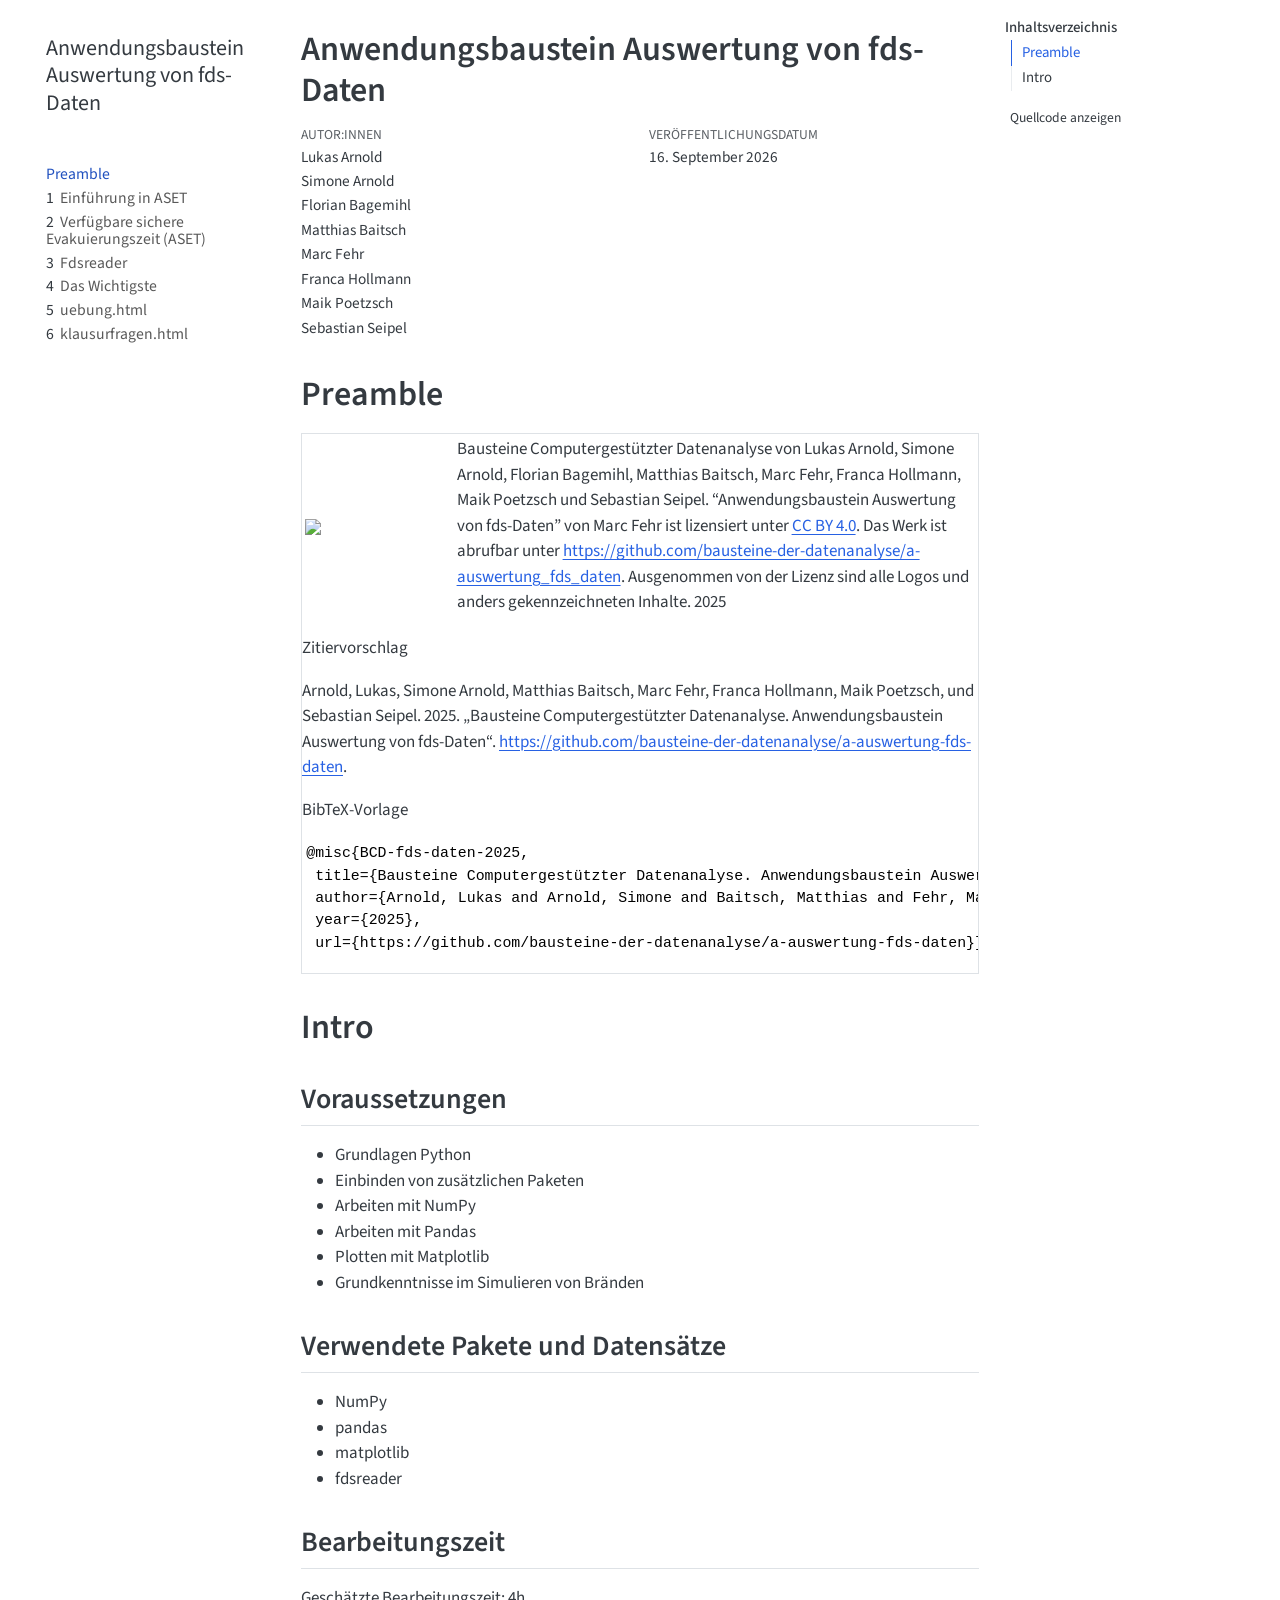
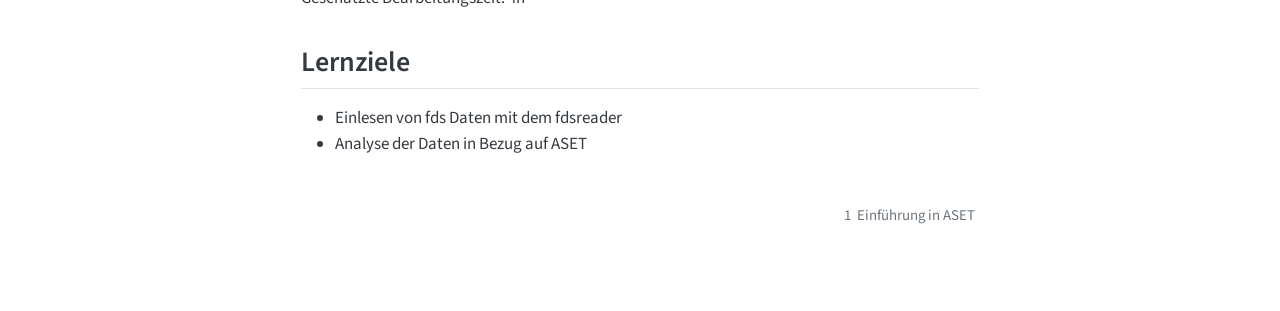
==== commit 873c3c05: "CI added changes 2026-09-16 21:46:09" ====
--- a/output/book/index.html
+++ b/output/book/index.html
@@ -143,14 +143,20 @@
 </li>
         <li class="sidebar-item">
   <div class="sidebar-item-container"> 
+  <a href="./skript/daswichtigste.html" class="sidebar-item-text sidebar-link">
+ <span class="menu-text"><span class="chapter-number">4</span>&nbsp; <span class="chapter-title">Das Wichtigste</span></span></a>
+  </div>
+</li>
+        <li class="sidebar-item">
+  <div class="sidebar-item-container"> 
   <a href="./uebungen/uebung.html" class="sidebar-item-text sidebar-link">
- <span class="menu-text"><span class="chapter-number">4</span>&nbsp; <span class="chapter-title">uebung.html</span></span></a>
+ <span class="menu-text"><span class="chapter-number">5</span>&nbsp; <span class="chapter-title">uebung.html</span></span></a>
   </div>
 </li>
         <li class="sidebar-item">
   <div class="sidebar-item-container"> 
   <a href="./klausurfragen/klausurfragen.html" class="sidebar-item-text sidebar-link">
- <span class="menu-text"><span class="chapter-number">5</span>&nbsp; <span class="chapter-title">klausurfragen.html</span></span></a>
+ <span class="menu-text"><span class="chapter-number">6</span>&nbsp; <span class="chapter-title">klausurfragen.html</span></span></a>
   </div>
 </li>
     </ul>
@@ -203,7 +209,7 @@
     <div>
     <div class="quarto-title-meta-heading">Veröffentlichungsdatum</div>
     <div class="quarto-title-meta-contents">
-      <p class="date">24. November 2025</p>
+      <p class="date">16. September 2026</p>
     </div>
   </div>
   
@@ -251,7 +257,7 @@
 <li>Arbeiten mit NumPy</li>
 <li>Arbeiten mit Pandas</li>
 <li>Plotten mit Matplotlib</li>
-<li>Grundkentnisse im Simulieren von Bränden</li>
+<li>Grundkenntnisse im Simulieren von Bränden</li>
 </ul>
 </section>
 <section id="verwendete-pakete-und-datensätze" class="level2">
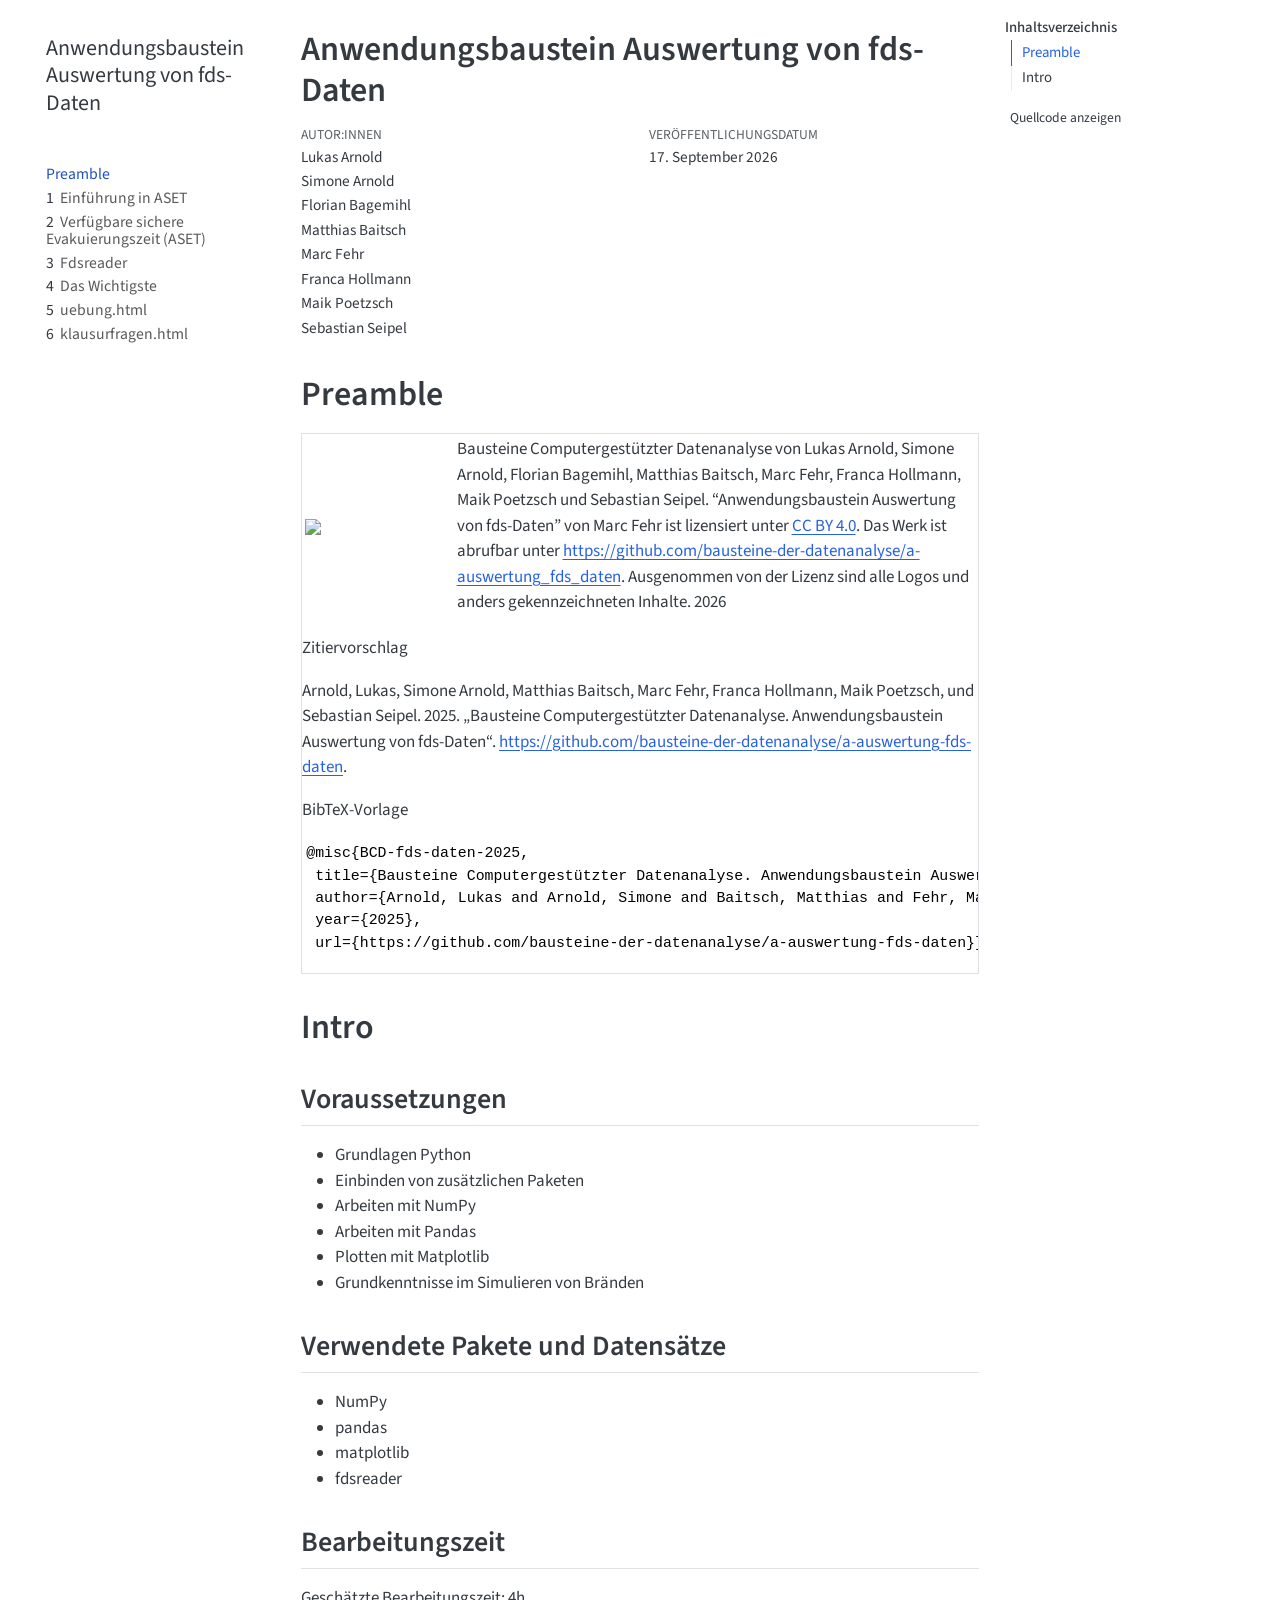
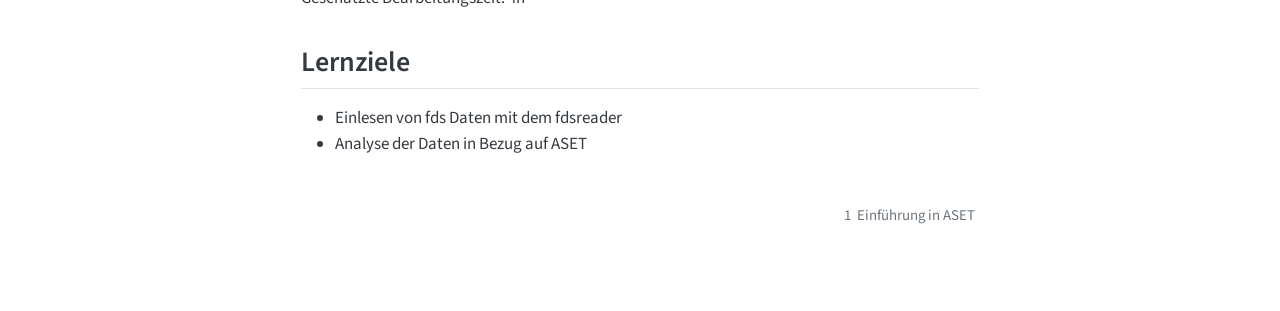
==== commit fef27c56: "CI added changes 2026-09-17 10:13:22" ====
--- a/output/book/index.html
+++ b/output/book/index.html
@@ -209,7 +209,7 @@
     <div>
     <div class="quarto-title-meta-heading">Veröffentlichungsdatum</div>
     <div class="quarto-title-meta-contents">
-      <p class="date">16. September 2026</p>
+      <p class="date">17. September 2026</p>
     </div>
   </div>
   
@@ -233,7 +233,7 @@
 <p><img src="https://mirrors.creativecommons.org/presskit/buttons/88x31/png/by.png" class="img-fluid"></p>
 </div>
 <div class="quarto-layout-cell" style="flex-basis: 80.0%;justify-content: flex-start;">
-<p>Bausteine Computergestützter Datenanalyse von Lukas Arnold, Simone Arnold, Florian Bagemihl, Matthias Baitsch, Marc Fehr, Franca Hollmann, Maik Poetzsch und Sebastian Seipel. “Anwendungsbaustein Auswertung von fds-Daten” von Marc Fehr ist lizensiert unter <a href="https://creativecommons.org/licenses/by/4.0/deed.de">CC BY 4.0</a>. Das Werk ist abrufbar unter <a href="https://github.com/bausteine-der-datenanalyse/a-auswertung_fds_daten" class="uri">https://github.com/bausteine-der-datenanalyse/a-auswertung_fds_daten</a>. Ausgenommen von der Lizenz sind alle Logos und anders gekennzeichneten Inhalte. 2025</p>
+<p>Bausteine Computergestützter Datenanalyse von Lukas Arnold, Simone Arnold, Florian Bagemihl, Matthias Baitsch, Marc Fehr, Franca Hollmann, Maik Poetzsch und Sebastian Seipel. “Anwendungsbaustein Auswertung von fds-Daten” von Marc Fehr ist lizensiert unter <a href="https://creativecommons.org/licenses/by/4.0/deed.de">CC BY 4.0</a>. Das Werk ist abrufbar unter <a href="https://github.com/bausteine-der-datenanalyse/a-auswertung_fds_daten" class="uri">https://github.com/bausteine-der-datenanalyse/a-auswertung_fds_daten</a>. Ausgenommen von der Lizenz sind alle Logos und anders gekennzeichneten Inhalte. 2026</p>
 </div>
 </div>
 </div>
